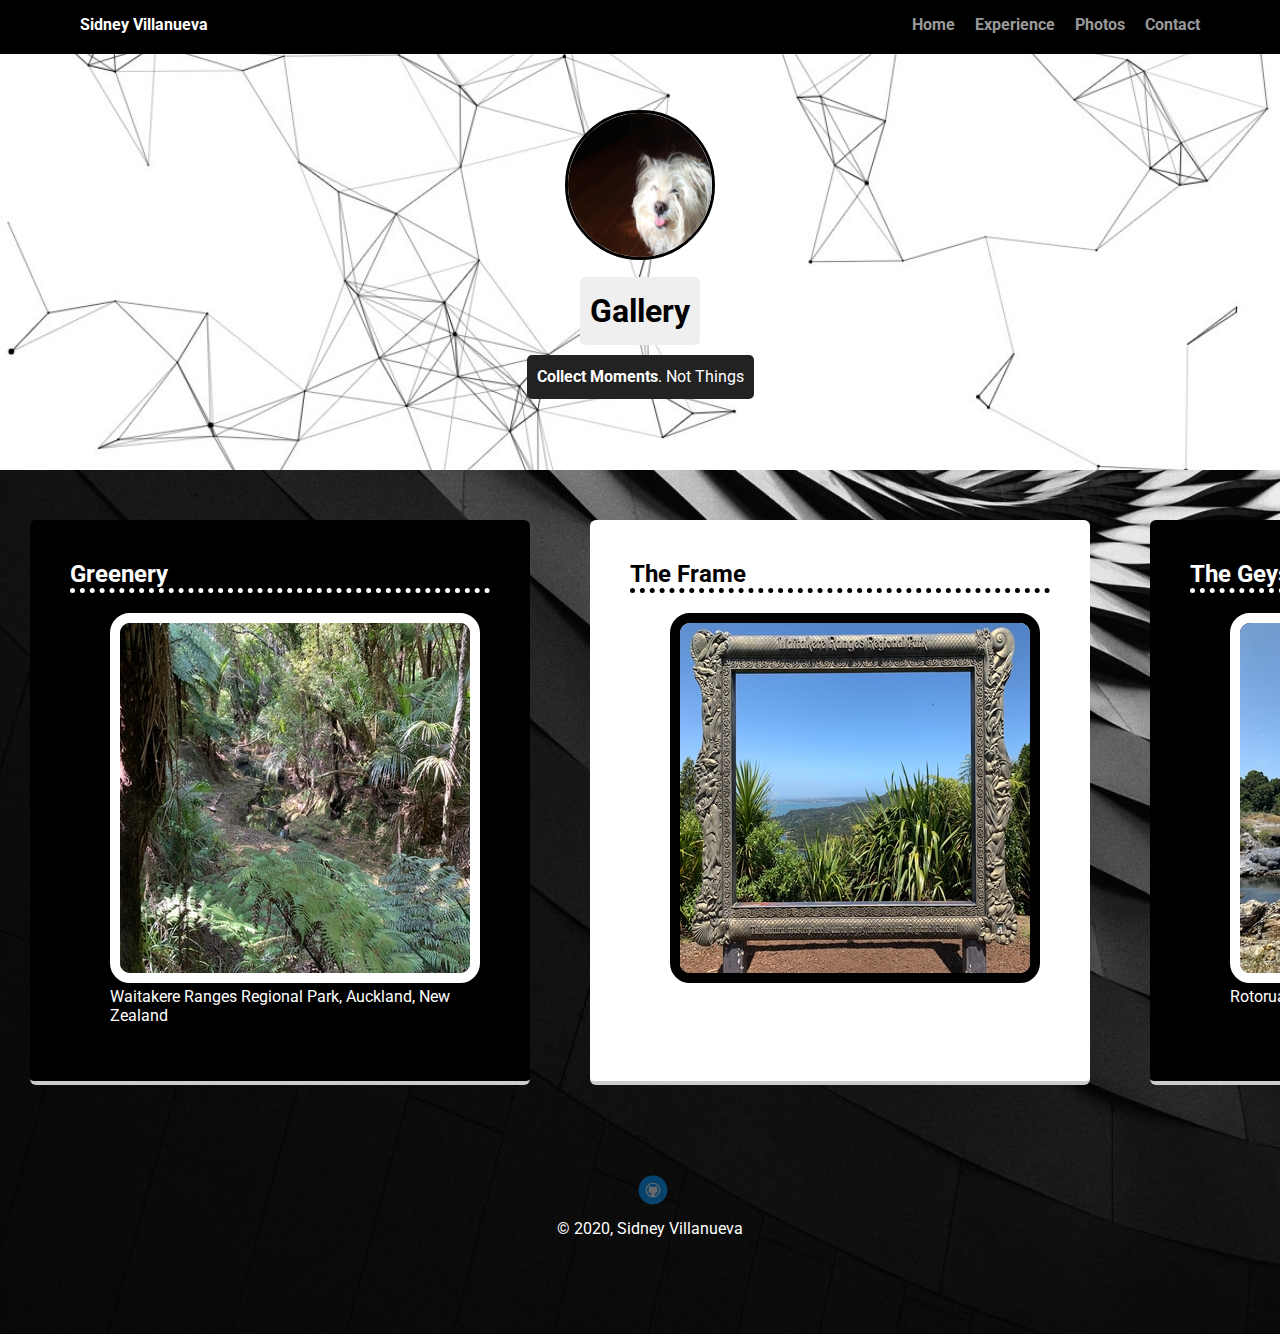
==== photos.html @ 6bfa2927 "Latest!!" ====
<!Doctype html>
<html lang="en">
<head>
  <meta charset="utf-8">
  <title>Sidney Villanueva's Experience</title>
  <meta name="viewport" content="width=device-width, initial-scale=1.0">
  <link rel="stylesheet" href="styles.css">
  <link href="https://fonts.googleapis.com/css?family=Muli%7CRoboto:400,300,500,700,900" rel="stylesheet"></head>
  <body>

    <nav class="main-nav">
        <ul class="nav">
          <li class="name">Sidney Villanueva</li>
          <li><a href="index.html">Home</a></li>
          <li><a href="experience.html">Experience</a></li>
          <li><a href="photos.html">Photos</a></li>
          <li><a href="contact.html">Contact</a></li>
        </ul>
      </nav>

    <header>
      <img src="images/dandy12.jpg" alt="Cute Dog" class="profile-image">
      <h1 class="tag name">Gallery</h1>
      <p class="tag location"><strong>Collect Moments</strong>. Not Things</p>
    </header>
 
 <main class="flex">
     <section class="card">
     <h2 class="card-border">Greenery</h2>
     <figure>
       <img src="images/img1.jpg" alt="Forest" class="white-border">
       <figcaption>Waitakere Ranges Regional Park, Auckland, New Zealand </figcaption>
     </figure>
    
     </section>

     <section class="card-goals">
      <h2 class="border-goals">The Frame</h2>
      <figure>
        <img src="images/img2.jpg" alt="Nihotupu upper view" class="black-border">
        <figcaption>Upper Nihotupu Walk, Auckland, New Zealand</figcaption>
      </figure>
     
      </section>
      
      <section class="card">
        <h2 class="card-border">The Geyser</h2>
        <figure>
          <img src="images/img3.jpg" alt="Geyser erupting" class="white-border">
          <figcaption>Rotorua in the North Island, New Zealand </figcaption>
        </figure>
       
        </section>

        <section class="card-goals">
          <h2 class="border-goals">The Shrine</h2>
          <figure>
            <img src="images/img4.jpg" alt="Hobbit house" class="black-border">
            <figcaption>Hobbiton in Matamata, New Zealand</figcaption>
          </figure>
         
          </section>
  
 </main>
 <!--I left this as ul because I plan on adding more links later-->
    <footer>
      <ul>
        <li><a href="https://github.com/Sidney-V" title="Sidney Villanueva's GitHub" target="_blank" class="social github">Github</a></li>
      </ul>
      <p class="copyright">&copy; 2020, Sidney Villanueva</p>
    </footer>
  </body>
  </html>
---- styles.css ----
/* Global Layout Set-up */
* { 
  box-sizing: border-box;
}

.thumbs-up{
  list-style-type: "\1F44D";
}
  
body {
  margin: 0;
  padding: 0;
  text-align: center;
  font-family: 'Roboto', sans-serif;
  color: #222;
  background: url("images/cool-background.jpg") no-repeat;
  background-size: cover;
}
/* Link Styles */

a {
  text-decoration: none;
  color: #999;
}
a:hover {
  color: yellow;
}

/* Section Styles */

.main-nav {
  width: 100%;
  background: black;
  min-height: 30px;
  padding: 10px;
  position: fixed;
  text-align: center;
}
.nav {
  display: flex;
  justify-content: space-around;
  font-weight: 700;
  list-style-type: none;
  margin: 0 auto;
  padding: 0;
}

.nav .name {
    display: block;
    margin-right: auto;
    color: white;
}
.nav li {
  padding: 5px 10px 10px 10px;
}
.nav a {
  transition: all .5s;
}
.nav a:hover {
  color: white
}

header {
  text-align: center;
  background: url("images/lines.jpg") no-repeat top center ;
  background-size: cover;
  overflow: hidden;
  padding-top: 60px;
}
header {
  line-height: 1.5;
}
header .profile-image {
  margin-top: 50px;
  width: 150px;
  height: 150px;
  border-radius: 50%;
  border: 3px solid black;
  transition: all .5s;
}
header .profile-image:hover {
  transform: scale(1.2) rotate(360deg);
}
.tag {
  background-color: #efefef;
  color: black;
  padding: 10px;
  border-radius: 5px;
  display: table;
  margin: 10px auto;
} 
.location {
  background-color: #222;
  color: white;
}
.card {
  margin: 30px;
  padding: 20px 40px 40px;
  max-width: 500px;
  text-align: left;
  background: black;
  border-bottom: 4px solid #ccc;
  border-radius: 6px;
  transition: all .5s;
  color: white;
}

.card-border {
  border-bottom: dotted white 5px;

}

.card:hover {
  border-color:yellow;
}


.card-goals {
  margin: 30px;
  padding: 20px 40px 40px;
  max-width: 500px;
  text-align: left;
  background: white;
  border-bottom: 4px solid #ccc;
  border-radius: 6px;
  transition: all .5s;
  color: black;
}

.card-goals:hover {
  border-color:yellow;

}


.border-goals{
  border-bottom: dotted black 5px;
}



.quotes {
  margin: auto;
  padding: 20px 40px 40px;
  max-width: 500px;
  text-align: left;
  background: white;
  border-bottom: 4px solid #ccc;
  border-radius: 6px;
  transition: all .5s;
  color:black;
}

.quotes:hover {
  border-color:yellow;
}

blockquote {
  position: relative;
  /* background: #ddd; */
}

/*Got this code at https://stackoverflow.com/questions/32909991/adding-quotes-to-blockquote*/
blockquote:before {
position: absolute;
content: open-quote;
font-size: 4em;
margin-left: -0.6em;
margin-top: -0.4em;
}
blockquote:after {
position: absolute;
content: close-quote;
font-size: 4em;
bottom: 0;
right: 0;
margin-right: -0.6em;
margin-bottom: -0.8em;
}
blockquote p {
display: inline;
}
/*Got this code at https://stackoverflow.com/questions/32909991/adding-quotes-to-blockquote*/



span {
  font-weight: bold;

}


ul.skills {
  padding: 0;
  text-align: center;
}

.skills li {
  border-radius: 6px;
  display: inline-block;
  background: #ff9904;
  color: white;
  padding: 5px 10px;
  margin: 2px;
}

.skills li:nth-child(odd) {
  background: #0399ff;
}

footer {
  width: 100%;
  min-height: 30px;
  padding: 20px 0 40px 20px;
}

footer .copyright {
  top: -8px;
  font-size: .75em;
  color: white;
}

footer ul {
  list-style-type: none;
  margin: 0;
  padding: 0;
}

footer ul li {
  display: inline-block;
}

a.social {
  display: inline-block;
  text-indent: -9999px;
  margin-left: 5px;
  width: 30px;
  height: 30px;
  background-size: 30px 30px;
  opacity: .4;
  transition: all .5s;
}

a.github {
  background-image: url(images/github.svg);
}
a.social:hover {
  opacity: 1;
}
.clearfix {
  clear: both;
}

/* Styles for larger screens */
@media screen and (min-width: 720px) {
  
  .flex {
      display: -ms-flexbox;      /* TWEENER - IE 10 */
      display: flex; 
      max-width: 1800px;
      -ms-flex-pack: distribute;
      justify-content: space-around;
      margin: 0 auto;
  }

  header {
    min-height: 470px;
  }

  .nav {
    max-width: 1200px;
    padding: 0 30px;
  }


  main {
    padding-top: 20px;
  }

  main p {
    line-height: 1.6em;
  }

  footer {
    font-size: 1.3em;
    max-width: 1200px;
    margin: 40px auto;
  }

/*Experience Page Only*/

.no-decor {
  list-style-type: none;

}

.bold {
  font-weight: bold;

}

.no-margin{
  margin: 0;
}

.image-br{
  display: block;
}

figcaption{
  color:white;
}

/*Contact page only*/
.email:hover{
  color:blue ;
}

.email {
  text-decoration:underline;
  color:black;
}

.phone {
  text-decoration: underline;

}

/*Photos page only*/

.white-border{
  border: solid white 10px;
  border-radius: 20px;
}

.black-border{
  border: solid black 10px;
  border-radius: 20px;
  
}

}
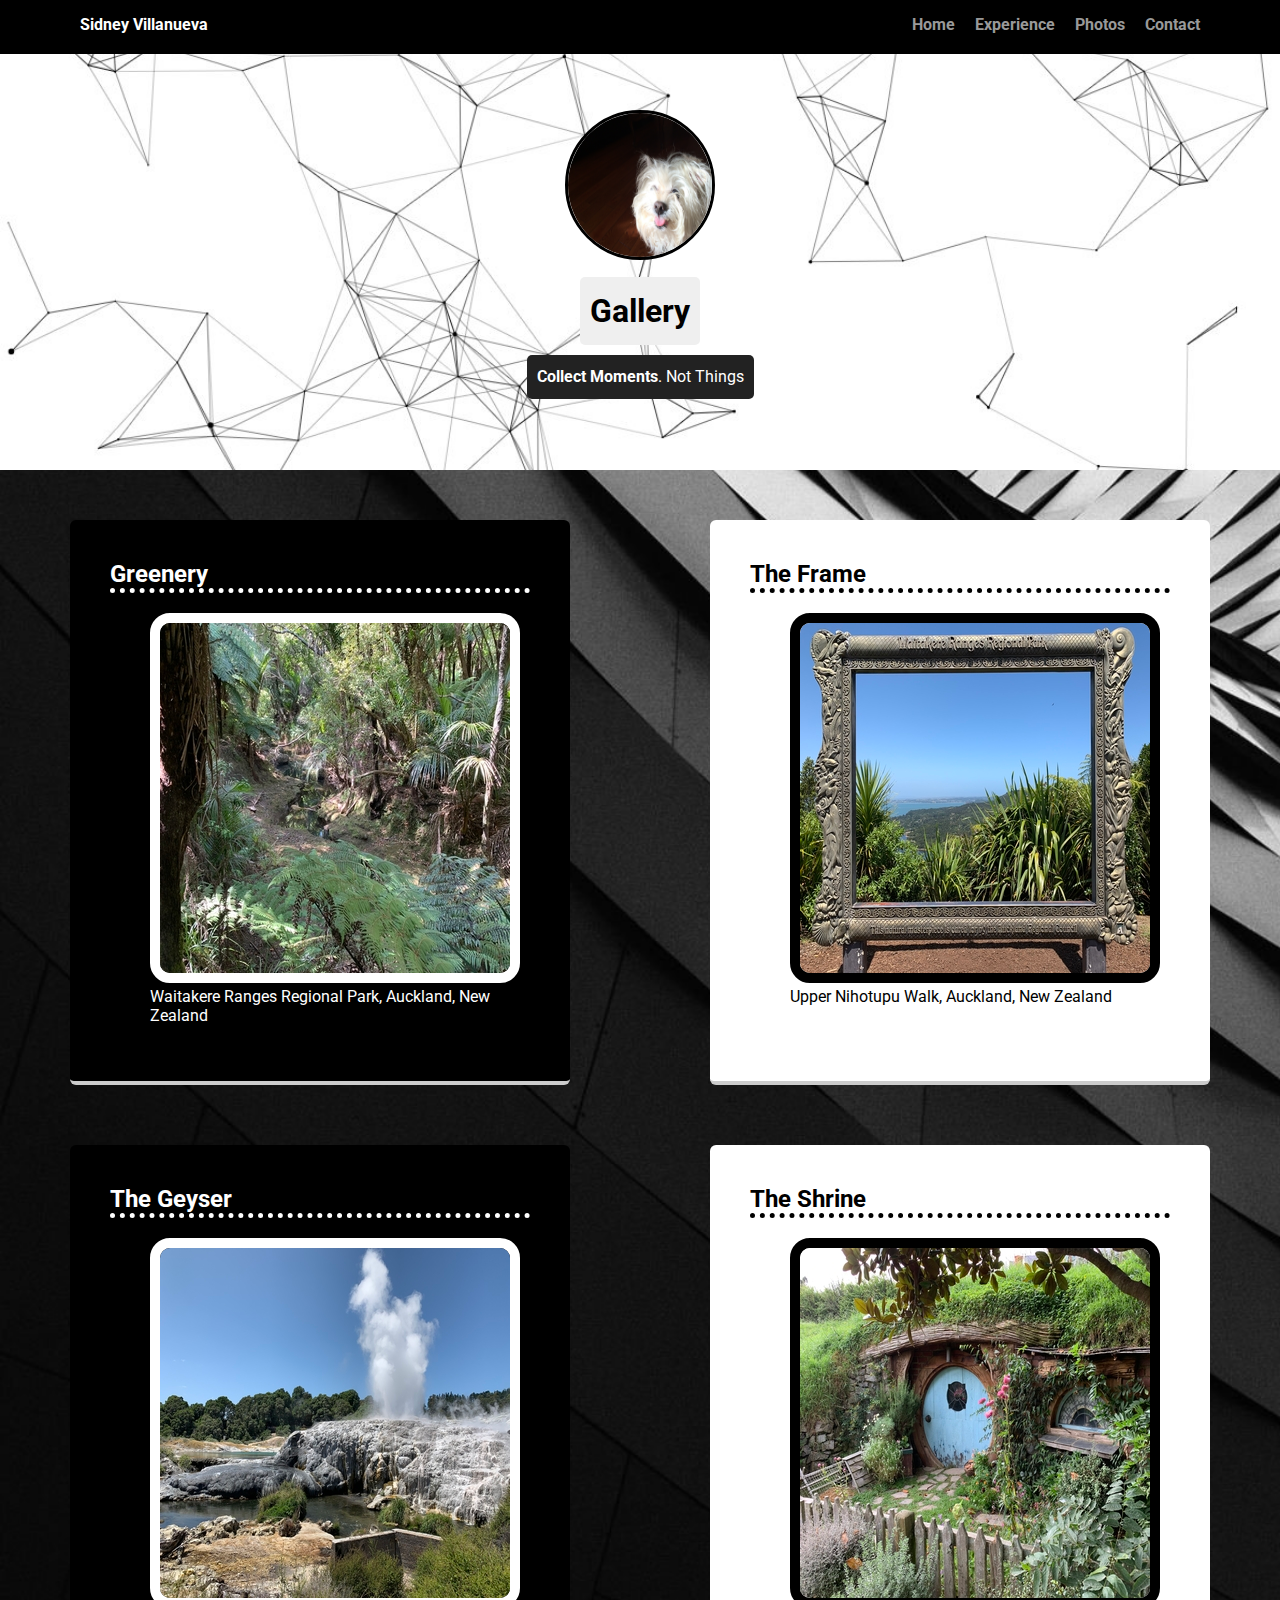
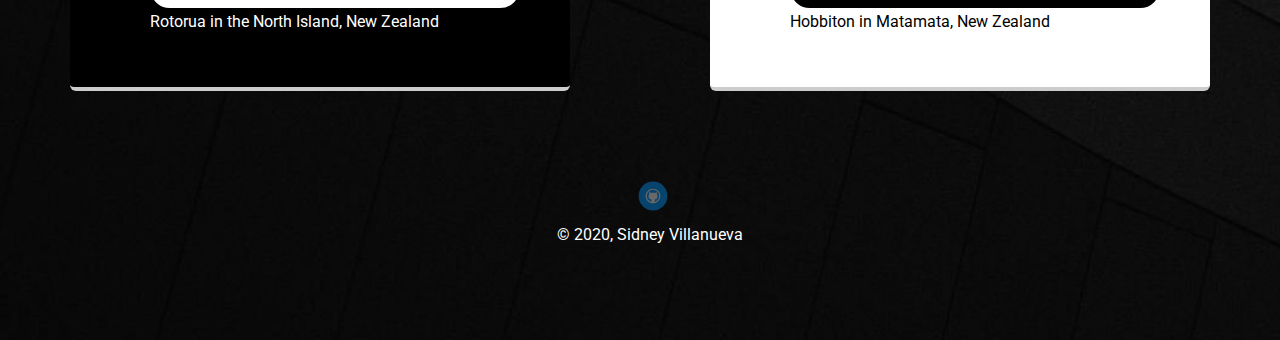
==== commit 1bc83ff8: "Final update" ====
--- a/photos.html
+++ b/photos.html
@@ -24,7 +24,7 @@
       <p class="tag location"><strong>Collect Moments</strong>. Not Things</p>
     </header>
  
- <main class="flex">
+ <main class="flex wrap">
      <section class="card">
      <h2 class="card-border">Greenery</h2>
      <figure>
@@ -38,7 +38,7 @@
       <h2 class="border-goals">The Frame</h2>
       <figure>
         <img src="images/img2.jpg" alt="Nihotupu upper view" class="black-border">
-        <figcaption>Upper Nihotupu Walk, Auckland, New Zealand</figcaption>
+        <figcaption class="caption-black">Upper Nihotupu Walk, Auckland, New Zealand</figcaption>
       </figure>
      
       </section>
@@ -56,7 +56,7 @@
           <h2 class="border-goals">The Shrine</h2>
           <figure>
             <img src="images/img4.jpg" alt="Hobbit house" class="black-border">
-            <figcaption>Hobbiton in Matamata, New Zealand</figcaption>
+            <figcaption class="caption-black">Hobbiton in Matamata, New Zealand</figcaption>
           </figure>
          
           </section>
--- a/styles.css
+++ b/styles.css
@@ -336,7 +336,15 @@
 .black-border{
   border: solid black 10px;
   border-radius: 20px;
+  }
+
+.caption-black{
+  color: black;
+}
+
+.wrap {
+  flex-wrap: wrap;
+} 
   
-}
 
 }